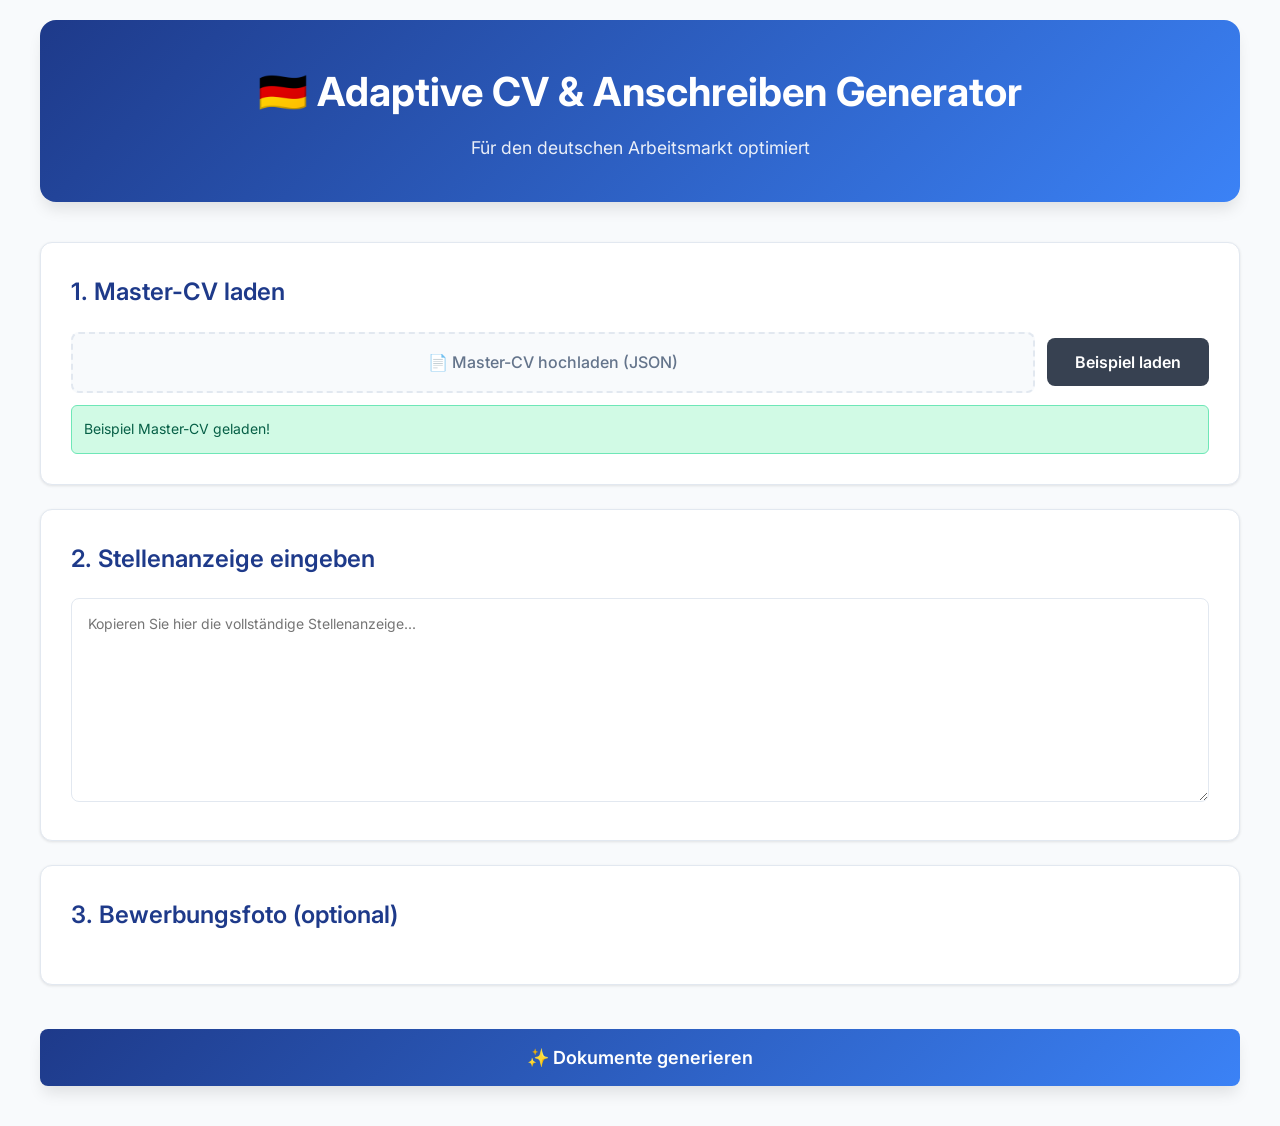
==== index.html @ f15b03c8 "Initial commit: CV & Anschreiben Generator" ====
<!DOCTYPE html>
<html lang="de">
<head>
    <meta charset="UTF-8">
    <meta name="viewport" content="width=device-width, initial-scale=1.0">
    <title>CV & Anschreiben Generator</title>
    <link rel="stylesheet" href="styles.css">
</head>
<body>
    <div class="container">
        <header>
            <h1>🇩🇪 Adaptive CV & Anschreiben Generator</h1>
            <p class="subtitle">Für den deutschen Arbeitsmarkt optimiert</p>
        </header>

        <div class="main-content">
            <!-- Master CV Input Section -->
            <section class="input-section">
                <h2>1. Master-CV laden</h2>
                <div class="file-upload">
                    <label for="masterCV" class="upload-label">
                        <span>📄 Master-CV hochladen (JSON)</span>
                        <input type="file" id="masterCV" accept=".json">
                    </label>
                    <button id="loadSample" class="btn-secondary">Beispiel laden</button>
                </div>
                <div id="cvStatus" class="status-message"></div>
            </section>

            <!-- Job Description Input -->
            <section class="input-section">
                <h2>2. Stellenanzeige eingeben</h2>
                <textarea 
                    id="jobDescription" 
                    placeholder="Kopieren Sie hier die vollständige Stellenanzeige..."
                    rows="10"
                ></textarea>
            </section>

            <!-- User Photo Upload -->
            <section class="input-section">
                <h2>3. Bewerbungsfoto (optional)</h2>
                <input type="file" id="userPhoto" accept="image/*">
                <div id="photoPreview"></div>
            </section>

            <!-- Generate Button -->
            <div class="action-section">
                <button id="generateBtn" class="btn-primary">
                    ✨ Dokumente generieren
                </button>
            </div>

            <!-- Output Section -->
            <section id="outputSection" class="output-section" style="display: none;">
                <h2>Generierte Dokumente</h2>
                
                <div class="document-tabs">
                    <button class="tab-btn active" data-tab="anschreiben">Anschreiben</button>
                    <button class="tab-btn" data-tab="lebenslauf">Lebenslauf</button>
                    <button class="tab-btn" data-tab="check">Qualitätsprüfung</button>
                </div>

                <div class="tab-content active" id="anschreiben-tab">
                    <div class="document-actions">
                        <button class="btn-action" id="printAnschreiben">🖨️ Drucken</button>
                        <button class="btn-action" id="downloadAnschreiben">💾 Als HTML speichern</button>
                    </div>
                    <div id="anschreibenPreview" class="document-preview"></div>
                </div>

                <div class="tab-content" id="lebenslauf-tab">
                    <div class="document-actions">
                        <button class="btn-action" id="printLebenslauf">🖨️ Drucken</button>
                        <button class="btn-action" id="downloadLebenslauf">💾 Als HTML speichern</button>
                    </div>
                    <div id="lebenslaufPreview" class="document-preview"></div>
                </div>

                <div class="tab-content" id="check-tab">
                    <div class="quality-check">
                        <h3>Краткое содержание</h3>
                        <p id="checkSummary"></p>
                        
                        <h3>Анализ тона</h3>
                        <p id="checkTone"></p>

                        <h3>Найденные данные</h3>
                        <ul id="checkData"></ul>
                    </div>
                </div>
            </section>
        </div>
    </div>

    <script src="generator.js"></script>
    <script src="app.js"></script>
</body>
</html>
---- styles.css ----
@import url('https://fonts.googleapis.com/css2?family=Inter:wght@300;400;500;600;700&display=swap');

:root {
    --primary-color: #1e3a8a;
    --secondary-color: #374151;
    --accent-color: #3b82f6;
    --success-color: #10b981;
    --background: #f8fafc;
    --card-bg: #ffffff;
    --border-color: #e2e8f0;
    --text-primary: #1e293b;
    --text-secondary: #64748b;
    --shadow: 0 1px 3px 0 rgb(0 0 0 / 0.1);
    --shadow-lg: 0 10px 15px -3px rgb(0 0 0 / 0.1);
}

* {
    margin: 0;
    padding: 0;
    box-sizing: border-box;
}

body {
    font-family: 'Inter', -apple-system, BlinkMacSystemFont, 'Segoe UI', sans-serif;
    background: var(--background);
    color: var(--text-primary);
    line-height: 1.6;
    padding: 20px;
}

.container {
    max-width: 1200px;
    margin: 0 auto;
}

header {
    text-align: center;
    margin-bottom: 40px;
    padding: 40px 20px;
    background: linear-gradient(135deg, var(--primary-color) 0%, var(--accent-color) 100%);
    border-radius: 16px;
    color: white;
    box-shadow: var(--shadow-lg);
}

header h1 {
    font-size: 2.5rem;
    font-weight: 700;
    margin-bottom: 10px;
}

.subtitle {
    font-size: 1.1rem;
    opacity: 0.9;
}

.main-content {
    display: flex;
    flex-direction: column;
    gap: 24px;
}

.input-section {
    background: var(--card-bg);
    padding: 30px;
    border-radius: 12px;
    box-shadow: var(--shadow);
    border: 1px solid var(--border-color);
}

.input-section h2 {
    color: var(--primary-color);
    font-size: 1.5rem;
    margin-bottom: 20px;
    font-weight: 600;
}

.file-upload {
    display: flex;
    gap: 12px;
    align-items: center;
}

.upload-label {
    flex: 1;
    display: block;
    padding: 16px;
    background: var(--background);
    border: 2px dashed var(--border-color);
    border-radius: 8px;
    cursor: pointer;
    text-align: center;
    transition: all 0.3s ease;
}

.upload-label:hover {
    border-color: var(--accent-color);
    background: #eff6ff;
}

.upload-label span {
    display: block;
    font-weight: 500;
    color: var(--text-secondary);
}

input[type="file"] {
    display: none;
}

#jobDescription {
    width: 100%;
    padding: 16px;
    border: 1px solid var(--border-color);
    border-radius: 8px;
    font-family: inherit;
    font-size: 14px;
    resize: vertical;
    min-height: 200px;
}

#jobDescription:focus {
    outline: none;
    border-color: var(--accent-color);
    box-shadow: 0 0 0 3px rgba(59, 130, 246, 0.1);
}

.btn-primary, .btn-secondary, .btn-action {
    padding: 14px 28px;
    border: none;
    border-radius: 8px;
    font-size: 16px;
    font-weight: 600;
    cursor: pointer;
    transition: all 0.3s ease;
    font-family: inherit;
}

.btn-primary {
    background: linear-gradient(135deg, var(--primary-color) 0%, var(--accent-color) 100%);
    color: white;
    width: 100%;
    padding: 18px;
    font-size: 18px;
    box-shadow: var(--shadow-lg);
}

.btn-primary:hover {
    transform: translateY(-2px);
    box-shadow: 0 20px 25px -5px rgb(0 0 0 / 0.2);
}

.btn-secondary {
    background: var(--secondary-color);
    color: white;
}

.btn-secondary:hover {
    background: var(--text-primary);
}

.btn-action {
    background: white;
    color: var(--primary-color);
    border: 1px solid var(--border-color);
    padding: 10px 20px;
    font-size: 14px;
}

.btn-action:hover {
    background: var(--background);
    border-color: var(--accent-color);
}

.action-section {
    margin: 20px 0;
}

.status-message {
    margin-top: 12px;
    padding: 12px;
    border-radius: 6px;
    font-size: 14px;
    display: none;
}

.status-message.success {
    display: block;
    background: #d1fae5;
    color: #065f46;
    border: 1px solid #6ee7b7;
}

.status-message.error {
    display: block;
    background: #fee2e2;
    color: #991b1b;
    border: 1px solid #fca5a5;
}

.output-section {
    background: var(--card-bg);
    padding: 30px;
    border-radius: 12px;
    box-shadow: var(--shadow-lg);
    border: 1px solid var(--border-color);
}

.output-section h2 {
    color: var(--primary-color);
    font-size: 1.8rem;
    margin-bottom: 24px;
}

.document-tabs {
    display: flex;
    gap: 8px;
    margin-bottom: 24px;
    border-bottom: 2px solid var(--border-color);
}

.tab-btn {
    padding: 12px 24px;
    background: none;
    border: none;
    border-bottom: 3px solid transparent;
    font-size: 16px;
    font-weight: 600;
    color: var(--text-secondary);
    cursor: pointer;
    transition: all 0.3s ease;
}

.tab-btn:hover {
    color: var(--primary-color);
}

.tab-btn.active {
    color: var(--primary-color);
    border-bottom-color: var(--primary-color);
}

.tab-content {
    display: none;
}

.tab-content.active {
    display: block;
}

.document-actions {
    display: flex;
    gap: 12px;
    margin-bottom: 20px;
}

.document-preview {
    background: white;
    border: 1px solid var(--border-color);
    border-radius: 8px;
    padding: 20px;
    max-height: 800px;
    overflow-y: auto;
    box-shadow: var(--shadow);
}

.quality-check {
    padding: 20px;
}

.quality-check h3 {
    color: var(--primary-color);
    margin-top: 20px;
    margin-bottom: 12px;
    font-size: 1.2rem;
}

.quality-check p {
    background: var(--background);
    padding: 16px;
    border-radius: 8px;
    border-left: 4px solid var(--accent-color);
}

.quality-check ul {
    list-style: none;
    padding: 0;
}

.quality-check ul li {
    background: var(--background);
    padding: 12px 16px;
    margin: 8px 0;
    border-radius: 6px;
    border-left: 3px solid var(--success-color);
}

#photoPreview {
    margin-top: 12px;
}

#photoPreview img {
    max-width: 150px;
    border-radius: 8px;
    border: 2px solid var(--border-color);
}

@media print {
    body {
        background: white;
    }
    
    .container > *:not(.document-preview) {
        display: none !important;
    }
}

@media (max-width: 768px) {
    header h1 {
        font-size: 1.8rem;
    }
    
    .file-upload {
        flex-direction: column;
    }
    
    .document-actions {
        flex-direction: column;
    }
}
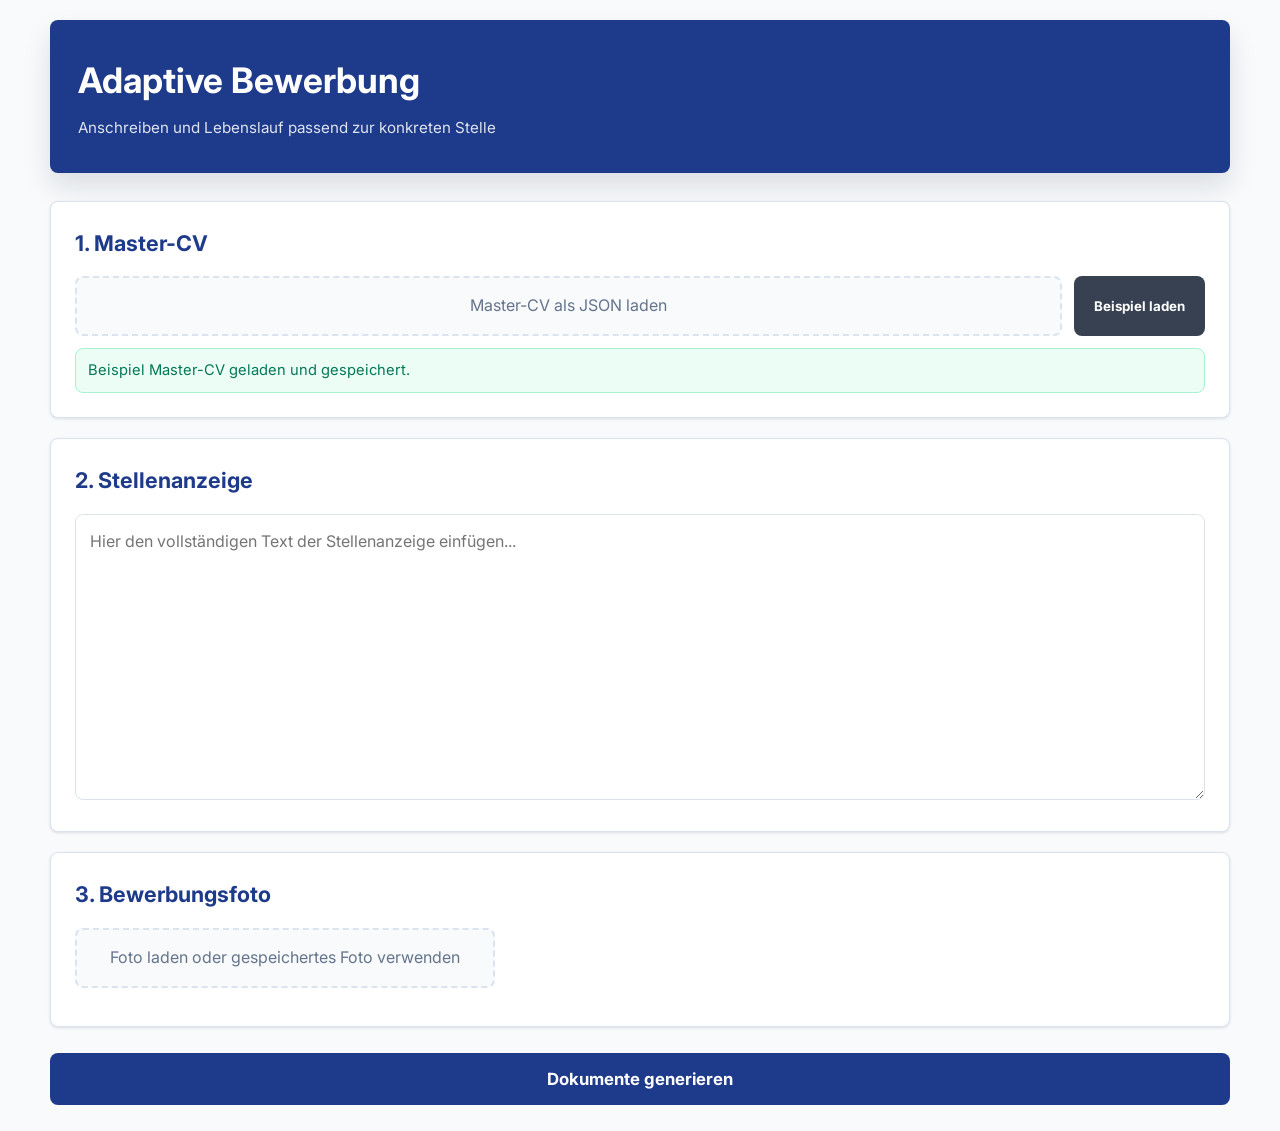
==== commit e36c9377: "Complete rewrite: minimal working version" ====
--- a/index.html
+++ b/index.html
@@ -3,86 +3,90 @@
 <head>
     <meta charset="UTF-8">
     <meta name="viewport" content="width=device-width, initial-scale=1.0">
-    <title>CV & Anschreiben Generator</title>
+    <title>Bewerbungsunterlagen Generator</title>
     <link rel="stylesheet" href="styles.css">
 </head>
 <body>
     <div class="container">
         <header>
-            <h1>🇩🇪 Adaptive CV & Anschreiben Generator</h1>
-            <p class="subtitle">Für den deutschen Arbeitsmarkt optimiert</p>
+            <h1>Adaptive Bewerbung</h1>
+            <p class="subtitle">Anschreiben und Lebenslauf passend zur konkreten Stelle</p>
         </header>
 
-        <div class="main-content">
-            <!-- Master CV Input Section -->
+        <main class="main-content">
             <section class="input-section">
-                <h2>1. Master-CV laden</h2>
+                <h2>1. Master-CV</h2>
                 <div class="file-upload">
                     <label for="masterCV" class="upload-label">
-                        <span>📄 Master-CV hochladen (JSON)</span>
-                        <input type="file" id="masterCV" accept=".json">
+                        <span>Master-CV als JSON laden</span>
+                        <input type="file" id="masterCV" accept=".json,application/json">
                     </label>
-                    <button id="loadSample" class="btn-secondary">Beispiel laden</button>
+                    <button id="loadSample" class="btn-secondary" type="button">Beispiel laden</button>
                 </div>
                 <div id="cvStatus" class="status-message"></div>
             </section>
 
-            <!-- Job Description Input -->
             <section class="input-section">
-                <h2>2. Stellenanzeige eingeben</h2>
-                <textarea 
-                    id="jobDescription" 
-                    placeholder="Kopieren Sie hier die vollständige Stellenanzeige..."
+                <h2>2. Stellenanzeige</h2>
+                <textarea
+                    id="jobDescription"
+                    placeholder="Hier den vollständigen Text der Stellenanzeige einfügen..."
                     rows="10"
                 ></textarea>
             </section>
 
-            <!-- User Photo Upload -->
             <section class="input-section">
-                <h2>3. Bewerbungsfoto (optional)</h2>
+                <h2>3. Bewerbungsfoto</h2>
                 <input type="file" id="userPhoto" accept="image/*">
+                <label for="userPhoto" class="upload-label compact-upload">
+                    <span>Foto laden oder gespeichertes Foto verwenden</span>
+                </label>
                 <div id="photoPreview"></div>
             </section>
 
-            <!-- Generate Button -->
             <div class="action-section">
-                <button id="generateBtn" class="btn-primary">
-                    ✨ Dokumente generieren
+                <button id="generateBtn" class="btn-primary" type="button">
+                    Dokumente generieren
                 </button>
             </div>
 
-            <!-- Output Section -->
-            <section id="outputSection" class="output-section" style="display: none;">
-                <h2>Generierte Dokumente</h2>
-                
+            <section id="outputSection" class="output-section" hidden>
+                <div class="output-heading">
+                    <div>
+                        <h2>Generierte Dokumente</h2>
+                        <p id="modelInfo" class="muted"></p>
+                    </div>
+                    <button id="clearLastApplication" class="btn-action" type="button">Cache löschen</button>
+                </div>
+
                 <div class="document-tabs">
-                    <button class="tab-btn active" data-tab="anschreiben">Anschreiben</button>
-                    <button class="tab-btn" data-tab="lebenslauf">Lebenslauf</button>
-                    <button class="tab-btn" data-tab="check">Qualitätsprüfung</button>
+                    <button class="tab-btn active" data-tab="anschreiben" type="button">Anschreiben</button>
+                    <button class="tab-btn" data-tab="lebenslauf" type="button">Lebenslauf</button>
+                    <button class="tab-btn" data-tab="check" type="button">Prüfung</button>
                 </div>
 
                 <div class="tab-content active" id="anschreiben-tab">
                     <div class="document-actions">
-                        <button class="btn-action" id="printAnschreiben">🖨️ Drucken</button>
-                        <button class="btn-action" id="downloadAnschreiben">💾 Als HTML speichern</button>
+                        <button class="btn-action" id="printAnschreiben" type="button">Drucken / PDF</button>
+                        <button class="btn-action" id="downloadAnschreiben" type="button">HTML speichern</button>
                     </div>
-                    <div id="anschreibenPreview" class="document-preview"></div>
+                    <iframe id="anschreibenPreview" class="document-frame" title="Anschreiben Vorschau"></iframe>
                 </div>
 
                 <div class="tab-content" id="lebenslauf-tab">
                     <div class="document-actions">
-                        <button class="btn-action" id="printLebenslauf">🖨️ Drucken</button>
-                        <button class="btn-action" id="downloadLebenslauf">💾 Als HTML speichern</button>
+                        <button class="btn-action" id="printLebenslauf" type="button">Drucken / PDF</button>
+                        <button class="btn-action" id="downloadLebenslauf" type="button">HTML speichern</button>
                     </div>
-                    <div id="lebenslaufPreview" class="document-preview"></div>
+                    <iframe id="lebenslaufPreview" class="document-frame" title="Lebenslauf Vorschau"></iframe>
                 </div>
 
                 <div class="tab-content" id="check-tab">
                     <div class="quality-check">
                         <h3>Краткое содержание</h3>
                         <p id="checkSummary"></p>
-                        
-                        <h3>Анализ тона</h3>
+
+                        <h3>Тон письма</h3>
                         <p id="checkTone"></p>
 
                         <h3>Найденные данные</h3>
@@ -90,10 +94,9 @@
                     </div>
                 </div>
             </section>
-        </div>
+        </main>
     </div>
 
-    <script src="generator.js"></script>
     <script src="app.js"></script>
 </body>
 </html>
--- a/styles.css
+++ b/styles.css
@@ -1,96 +1,106 @@
-@import url('https://fonts.googleapis.com/css2?family=Inter:wght@300;400;500;600;700&display=swap');
+@import url('https://fonts.googleapis.com/css2?family=Inter:wght@400;500;600;700&display=swap');
 
 :root {
     --primary-color: #1e3a8a;
     --secondary-color: #374151;
-    --accent-color: #3b82f6;
-    --success-color: #10b981;
+    --accent-color: #2563eb;
+    --success-color: #047857;
+    --danger-color: #b91c1c;
     --background: #f8fafc;
-    --card-bg: #ffffff;
-    --border-color: #e2e8f0;
-    --text-primary: #1e293b;
+    --surface: #ffffff;
+    --border-color: #dbe3ef;
+    --text-primary: #111827;
     --text-secondary: #64748b;
-    --shadow: 0 1px 3px 0 rgb(0 0 0 / 0.1);
-    --shadow-lg: 0 10px 15px -3px rgb(0 0 0 / 0.1);
+    --shadow: 0 1px 3px rgb(15 23 42 / 0.12);
+    --shadow-lg: 0 14px 28px rgb(15 23 42 / 0.12);
 }
 
 * {
+    box-sizing: border-box;
     margin: 0;
     padding: 0;
-    box-sizing: border-box;
 }
 
 body {
-    font-family: 'Inter', -apple-system, BlinkMacSystemFont, 'Segoe UI', sans-serif;
+    min-height: 100vh;
+    padding: 20px;
     background: var(--background);
     color: var(--text-primary);
+    font-family: 'Inter', Arial, sans-serif;
     line-height: 1.6;
-    padding: 20px;
 }
 
 .container {
-    max-width: 1200px;
+    max-width: 1180px;
     margin: 0 auto;
 }
 
 header {
-    text-align: center;
-    margin-bottom: 40px;
-    padding: 40px 20px;
-    background: linear-gradient(135deg, var(--primary-color) 0%, var(--accent-color) 100%);
-    border-radius: 16px;
-    color: white;
+    margin-bottom: 28px;
+    padding: 32px 28px;
+    border-radius: 8px;
+    background: var(--primary-color);
+    color: #ffffff;
     box-shadow: var(--shadow-lg);
 }
 
 header h1 {
-    font-size: 2.5rem;
+    margin-bottom: 8px;
+    font-size: 2.2rem;
     font-weight: 700;
-    margin-bottom: 10px;
-}
-
-.subtitle {
-    font-size: 1.1rem;
-    opacity: 0.9;
+    letter-spacing: 0;
+}
+
+.subtitle,
+.muted {
+    color: var(--text-secondary);
+    font-size: 0.95rem;
+}
+
+header .subtitle {
+    color: rgb(255 255 255 / 0.86);
 }
 
 .main-content {
     display: flex;
     flex-direction: column;
-    gap: 24px;
-}
-
-.input-section {
-    background: var(--card-bg);
-    padding: 30px;
-    border-radius: 12px;
+    gap: 20px;
+}
+
+.input-section,
+.output-section {
+    padding: 24px;
+    border: 1px solid var(--border-color);
+    border-radius: 8px;
+    background: var(--surface);
     box-shadow: var(--shadow);
-    border: 1px solid var(--border-color);
-}
-
-.input-section h2 {
+}
+
+.input-section h2,
+.output-section h2 {
+    margin-bottom: 16px;
     color: var(--primary-color);
-    font-size: 1.5rem;
-    margin-bottom: 20px;
-    font-weight: 600;
+    font-size: 1.35rem;
+    font-weight: 700;
 }
 
 .file-upload {
     display: flex;
     gap: 12px;
-    align-items: center;
+    align-items: stretch;
 }
 
 .upload-label {
+    display: block;
     flex: 1;
-    display: block;
-    padding: 16px;
-    background: var(--background);
+    padding: 15px;
     border: 2px dashed var(--border-color);
     border-radius: 8px;
+    background: #f8fafc;
+    color: var(--text-secondary);
     cursor: pointer;
     text-align: center;
-    transition: all 0.3s ease;
+    transition: border-color 0.2s ease, background 0.2s ease;
 }
 
 .upload-label:hover {
@@ -98,10 +108,8 @@
     background: #eff6ff;
 }
 
-.upload-label span {
-    display: block;
-    font-weight: 500;
-    color: var(--text-secondary);
+.compact-upload {
+    max-width: 420px;
 }
 
 input[type="file"] {
@@ -110,134 +118,117 @@
 
 #jobDescription {
     width: 100%;
-    padding: 16px;
-    border: 1px solid var(--border-color);
+    min-height: 230px;
+    resize: vertical;
+    padding: 14px;
+    border: 1px solid var(--border-color);
+    border-radius: 8px;
+    color: var(--text-primary);
+    font: inherit;
+}
+
+#jobDescription:focus {
+    border-color: var(--accent-color);
+    box-shadow: 0 0 0 3px rgb(37 99 235 / 0.12);
+    outline: none;
+}
+
+.btn-primary,
+.btn-secondary,
+.btn-action,
+.tab-btn {
+    min-height: 42px;
+    border: 0;
     border-radius: 8px;
     font-family: inherit;
-    font-size: 14px;
-    resize: vertical;
-    min-height: 200px;
-}
-
-#jobDescription:focus {
-    outline: none;
-    border-color: var(--accent-color);
-    box-shadow: 0 0 0 3px rgba(59, 130, 246, 0.1);
-}
-
-.btn-primary, .btn-secondary, .btn-action {
-    padding: 14px 28px;
-    border: none;
-    border-radius: 8px;
-    font-size: 16px;
-    font-weight: 600;
+    font-weight: 700;
     cursor: pointer;
-    transition: all 0.3s ease;
-    font-family: inherit;
 }
 
 .btn-primary {
-    background: linear-gradient(135deg, var(--primary-color) 0%, var(--accent-color) 100%);
-    color: white;
     width: 100%;
-    padding: 18px;
-    font-size: 18px;
-    box-shadow: var(--shadow-lg);
-}
-
-.btn-primary:hover {
-    transform: translateY(-2px);
-    box-shadow: 0 20px 25px -5px rgb(0 0 0 / 0.2);
+    padding: 16px 22px;
+    background: var(--primary-color);
+    color: #ffffff;
+    font-size: 1.05rem;
+}
+
+.btn-primary:disabled {
+    cursor: wait;
+    opacity: 0.7;
 }
 
 .btn-secondary {
+    padding: 0 20px;
     background: var(--secondary-color);
-    color: white;
-}
-
-.btn-secondary:hover {
-    background: var(--text-primary);
+    color: #ffffff;
 }
 
 .btn-action {
-    background: white;
+    padding: 9px 16px;
+    border: 1px solid var(--border-color);
+    background: #ffffff;
     color: var(--primary-color);
-    border: 1px solid var(--border-color);
-    padding: 10px 20px;
-    font-size: 14px;
-}
-
-.btn-action:hover {
-    background: var(--background);
-    border-color: var(--accent-color);
+    font-size: 0.92rem;
+}
+
+.btn-action:hover,
+.tab-btn:hover {
+    background: #eff6ff;
 }
 
 .action-section {
-    margin: 20px 0;
+    margin: 6px 0;
 }
 
 .status-message {
+    display: none;
     margin-top: 12px;
-    padding: 12px;
-    border-radius: 6px;
-    font-size: 14px;
-    display: none;
+    padding: 10px 12px;
+    border-radius: 8px;
+    font-size: 0.92rem;
 }
 
 .status-message.success {
     display: block;
-    background: #d1fae5;
-    color: #065f46;
-    border: 1px solid #6ee7b7;
+    border: 1px solid #a7f3d0;
+    background: #ecfdf5;
+    color: var(--success-color);
 }
 
 .status-message.error {
     display: block;
-    background: #fee2e2;
-    color: #991b1b;
-    border: 1px solid #fca5a5;
-}
-
-.output-section {
-    background: var(--card-bg);
-    padding: 30px;
-    border-radius: 12px;
-    box-shadow: var(--shadow-lg);
-    border: 1px solid var(--border-color);
-}
-
-.output-section h2 {
+    border: 1px solid #fecaca;
+    background: #fef2f2;
+    color: var(--danger-color);
+}
+
+.output-heading {
+    display: flex;
+    justify-content: space-between;
+    gap: 16px;
+    align-items: flex-start;
+    margin-bottom: 18px;
+}
+
+.document-tabs {
+    display: flex;
+    gap: 8px;
+    margin-bottom: 18px;
+    border-bottom: 1px solid var(--border-color);
+}
+
+.tab-btn {
+    padding: 10px 18px;
+    border-bottom: 3px solid transparent;
+    border-radius: 8px 8px 0 0;
+    background: transparent;
+    color: var(--text-secondary);
+}
+
+.tab-btn.active {
+    border-bottom-color: var(--primary-color);
     color: var(--primary-color);
-    font-size: 1.8rem;
-    margin-bottom: 24px;
-}
-
-.document-tabs {
-    display: flex;
-    gap: 8px;
-    margin-bottom: 24px;
-    border-bottom: 2px solid var(--border-color);
-}
-
-.tab-btn {
-    padding: 12px 24px;
-    background: none;
-    border: none;
-    border-bottom: 3px solid transparent;
-    font-size: 16px;
-    font-weight: 600;
-    color: var(--text-secondary);
-    cursor: pointer;
-    transition: all 0.3s ease;
-}
-
-.tab-btn:hover {
-    color: var(--primary-color);
-}
-
-.tab-btn.active {
-    color: var(--primary-color);
-    border-bottom-color: var(--primary-color);
 }
 
 .tab-content {
@@ -250,81 +241,79 @@
 
 .document-actions {
     display: flex;
+    gap: 10px;
+    margin-bottom: 14px;
+}
+
+.document-frame {
+    width: 100%;
+    height: min(82vh, 920px);
+    border: 1px solid var(--border-color);
+    border-radius: 8px;
+    background: #ffffff;
+    box-shadow: inset 0 0 0 1px rgb(15 23 42 / 0.02);
+}
+
+.quality-check {
+    display: grid;
     gap: 12px;
-    margin-bottom: 20px;
-}
-
-.document-preview {
-    background: white;
-    border: 1px solid var(--border-color);
-    border-radius: 8px;
-    padding: 20px;
-    max-height: 800px;
-    overflow-y: auto;
-    box-shadow: var(--shadow);
-}
-
-.quality-check {
-    padding: 20px;
 }
 
 .quality-check h3 {
+    margin-top: 8px;
     color: var(--primary-color);
-    margin-top: 20px;
-    margin-bottom: 12px;
-    font-size: 1.2rem;
-}
-
-.quality-check p {
-    background: var(--background);
-    padding: 16px;
-    border-radius: 8px;
+    font-size: 1.05rem;
+}
+
+.quality-check p,
+.quality-check li {
     border-left: 4px solid var(--accent-color);
+    border-radius: 8px;
+    background: #f8fafc;
+    padding: 12px 14px;
 }
 
 .quality-check ul {
+    display: grid;
+    gap: 8px;
     list-style: none;
-    padding: 0;
-}
-
-.quality-check ul li {
-    background: var(--background);
-    padding: 12px 16px;
-    margin: 8px 0;
-    border-radius: 6px;
-    border-left: 3px solid var(--success-color);
 }
 
 #photoPreview {
-    margin-top: 12px;
+    margin-top: 14px;
 }
 
 #photoPreview img {
     max-width: 150px;
-    border-radius: 8px;
-    border: 2px solid var(--border-color);
-}
-
-@media print {
+    border: 1px solid var(--border-color);
+    border-radius: 8px;
+}
+
+@media (max-width: 760px) {
     body {
-        background: white;
-    }
-    
-    .container > *:not(.document-preview) {
-        display: none !important;
-    }
-}
-
-@media (max-width: 768px) {
+        padding: 12px;
+    }
+
+    header {
+        padding: 24px 18px;
+    }
+
     header h1 {
-        font-size: 1.8rem;
-    }
-    
-    .file-upload {
-        flex-direction: column;
-    }
-    
+        font-size: 1.65rem;
+    }
+
+    .file-upload,
+    .output-heading,
     .document-actions {
         flex-direction: column;
     }
-}
+
+    .btn-secondary,
+    .btn-action {
+        width: 100%;
+    }
+
+    .document-tabs {
+        overflow-x: auto;
+    }
+}
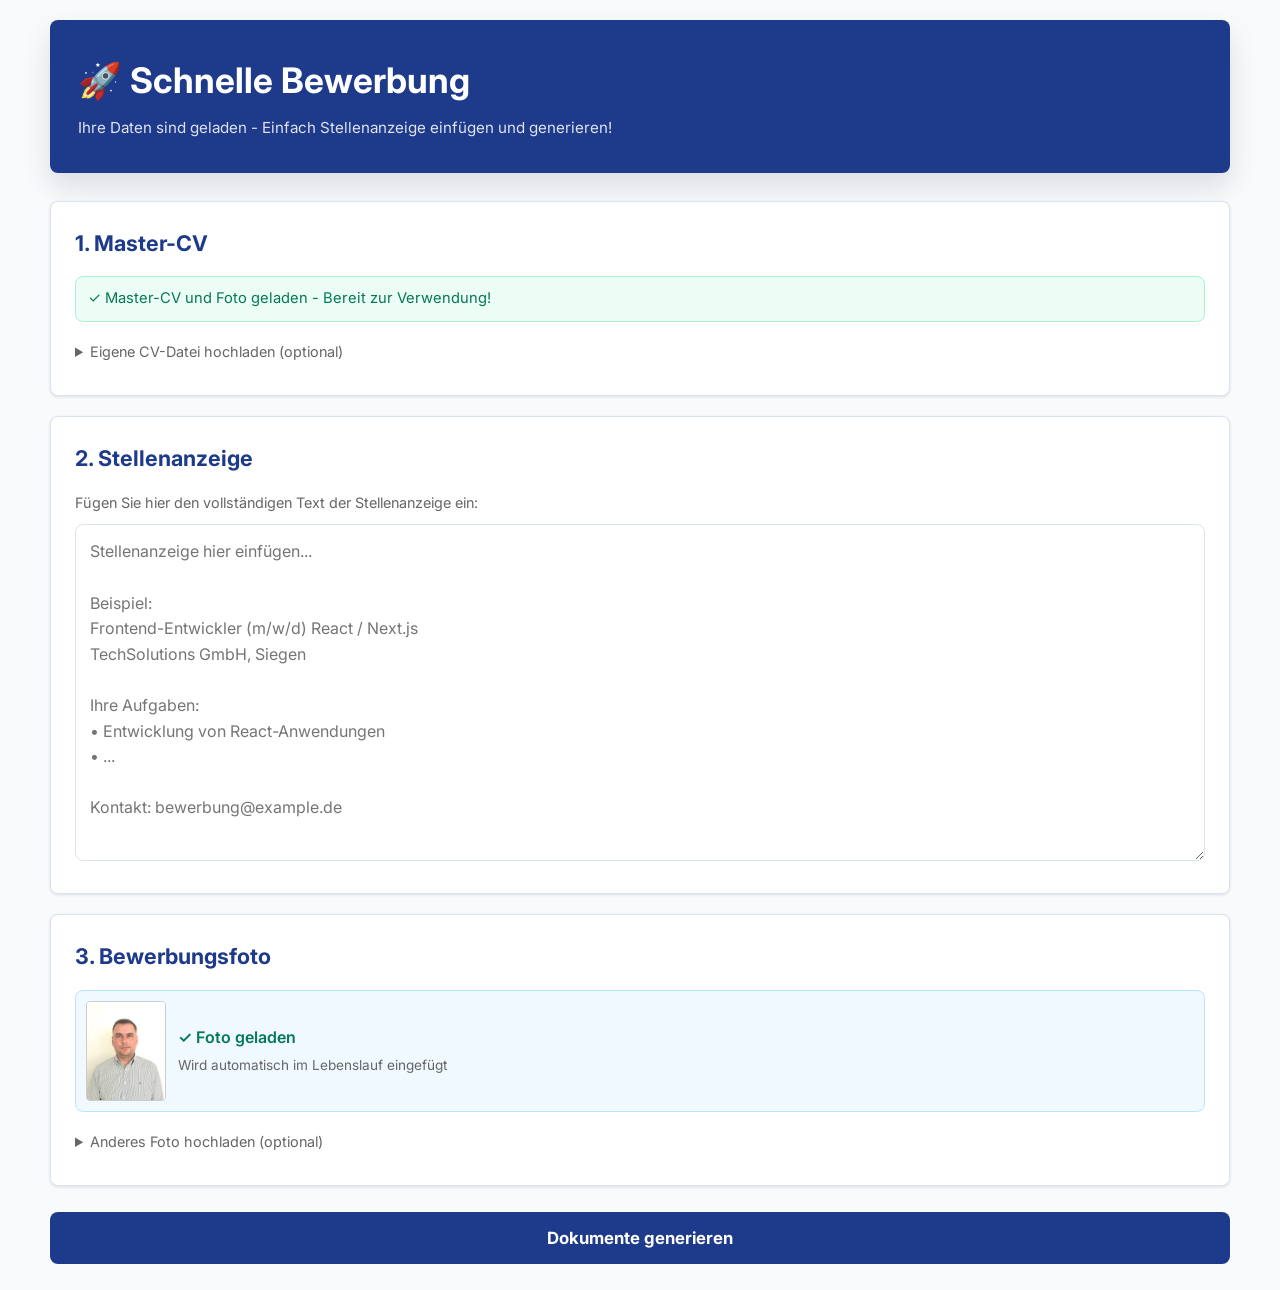
==== commit 3b055371: "Auto-load CV and photo on startup - instant ready to use! User Experience: Zero-friction workflow - " ====
--- a/index.html
+++ b/index.html
@@ -9,39 +9,64 @@
 <body>
     <div class="container">
         <header>
-            <h1>Adaptive Bewerbung</h1>
-            <p class="subtitle">Anschreiben und Lebenslauf passend zur konkreten Stelle</p>
+            <h1>🚀 Schnelle Bewerbung</h1>
+            <p class="subtitle">Ihre Daten sind geladen - Einfach Stellenanzeige einfügen und generieren!</p>
         </header>
 
         <main class="main-content">
             <section class="input-section">
                 <h2>1. Master-CV</h2>
-                <div class="file-upload">
-                    <label for="masterCV" class="upload-label">
-                        <span>Master-CV als JSON laden</span>
-                        <input type="file" id="masterCV" accept=".json,application/json">
-                    </label>
-                    <button id="loadSample" class="btn-secondary" type="button">Beispiel laden</button>
-                </div>
                 <div id="cvStatus" class="status-message"></div>
+                <details style="margin-top: 10px;">
+                    <summary style="cursor: pointer; color: #666; font-size: 0.9rem;">
+                        Eigene CV-Datei hochladen (optional)
+                    </summary>
+                    <div class="file-upload" style="margin-top: 10px;">
+                        <label for="masterCV" class="upload-label">
+                            <span>Andere Master-CV JSON-Datei laden</span>
+                            <input type="file" id="masterCV" accept=".json,application/json">
+                        </label>
+                        <button id="loadSample" class="btn-secondary" type="button">Standard laden</button>
+                    </div>
+                </details>
             </section>
 
             <section class="input-section">
                 <h2>2. Stellenanzeige</h2>
+                <p style="color: #666; font-size: 0.9rem; margin-bottom: 10px;">
+                    Fügen Sie hier den vollständigen Text der Stellenanzeige ein:
+                </p>
                 <textarea
                     id="jobDescription"
-                    placeholder="Hier den vollständigen Text der Stellenanzeige einfügen..."
-                    rows="10"
+                    placeholder="Stellenanzeige hier einfügen...
+
+Beispiel:
+Frontend-Entwickler (m/w/d) React / Next.js
+TechSolutions GmbH, Siegen
+
+Ihre Aufgaben:
+• Entwicklung von React-Anwendungen
+• ...
+
+Kontakt: bewerbung@example.de"
+                    rows="12"
                 ></textarea>
             </section>
 
             <section class="input-section">
                 <h2>3. Bewerbungsfoto</h2>
-                <input type="file" id="userPhoto" accept="image/*">
-                <label for="userPhoto" class="upload-label compact-upload">
-                    <span>Foto laden oder gespeichertes Foto verwenden</span>
-                </label>
                 <div id="photoPreview"></div>
+                <details style="margin-top: 10px;">
+                    <summary style="cursor: pointer; color: #666; font-size: 0.9rem;">
+                        Anderes Foto hochladen (optional)
+                    </summary>
+                    <div style="margin-top: 10px;">
+                        <input type="file" id="userPhoto" accept="image/*">
+                        <label for="userPhoto" class="upload-label compact-upload">
+                            <span>Anderes Foto auswählen</span>
+                        </label>
+                    </div>
+                </details>
             </section>
 
             <div class="action-section">
--- a/styles.css
+++ b/styles.css
@@ -317,3 +317,24 @@
         overflow-x: auto;
     }
 }
+
+details {
+    margin-top: 10px;
+}
+
+summary {
+    cursor: pointer;
+    color: #666;
+    font-size: 0.9rem;
+    padding: 8px 0;
+    user-select: none;
+}
+
+summary:hover {
+    color: var(--primary-color);
+}
+
+details[open] summary {
+    margin-bottom: 10px;
+    color: var(--primary-color);
+}
